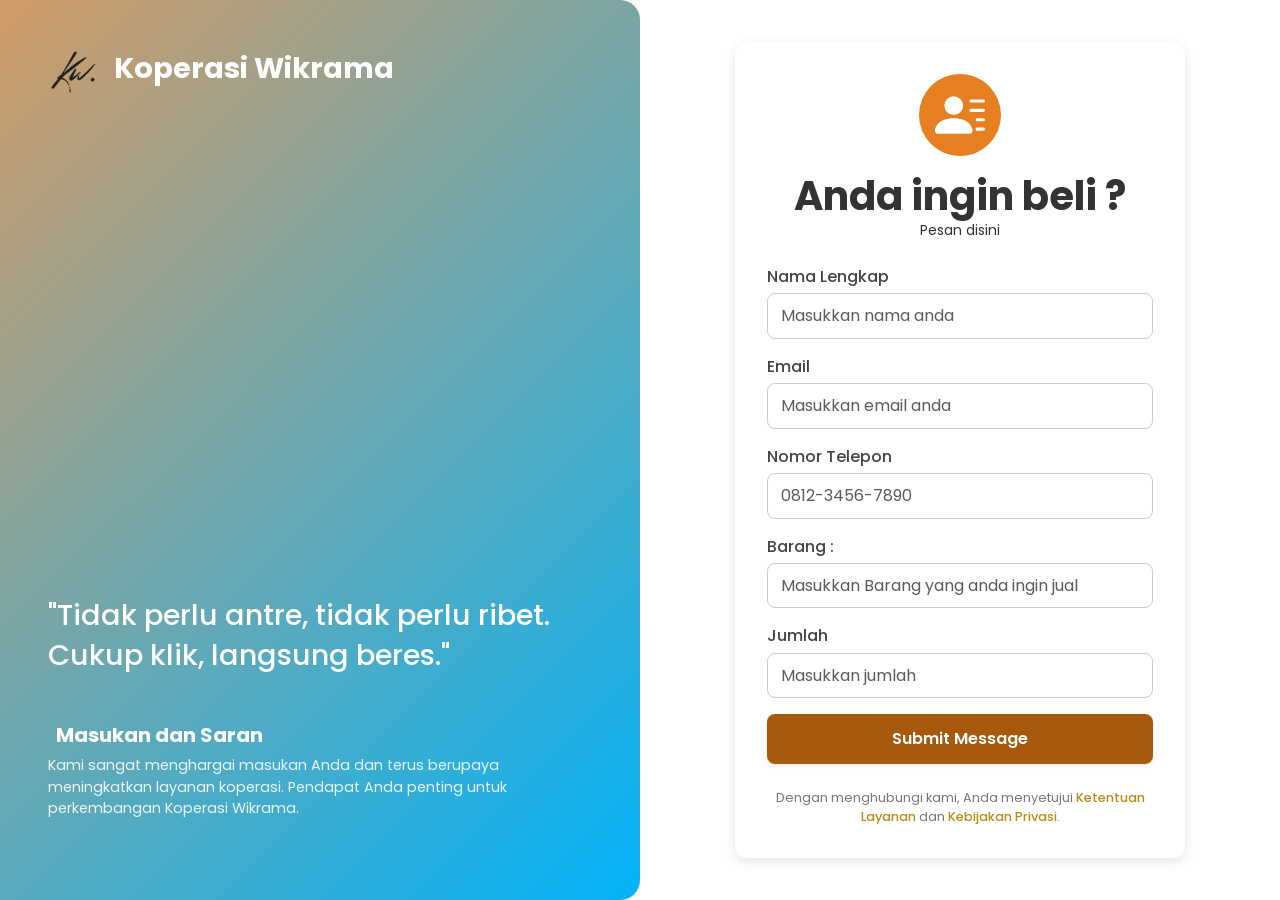
==== contact.html @ 5c477b2f "hifzhi: done" ====
<!DOCTYPE html>
<html lang="en">

<head>
    <meta charset="UTF-8">
    <meta name="viewport" content="width=device-width, initial-scale=1.0">
    <!-- link bootstrap -->
    <link href="https://cdn.jsdelivr.net/npm/bootstrap@5.3.8/dist/css/bootstrap.min.css" rel="stylesheet"
        integrity="sha384-sRIl4kxILFvY47J16cr9ZwB07vP4J8+LH7qKQnuqkuIAvNWLzeN8tE5YBujZqJLB" crossorigin="anonymous">
    <!-- link font poppins -->
    <link rel="preconnect" href="https://fonts.googleapis.com">
    <link rel="preconnect" href="https://fonts.gstatic.com" crossorigin>
    <link
        href="https://fonts.googleapis.com/css2?family=Poppins:ital,wght@0,100;0,200;0,300;0,400;0,500;0,600;0,700;0,800;0,900;1,100;1,200;1,300;1,400;1,500;1,600;1,700;1,800;1,900&display=swap"
        rel="stylesheet">
    <!-- link animate -->
    <link rel="stylesheet" href="https://cdnjs.cloudflare.com/ajax/libs/animate.css/4.1.1/animate.min.css" />
    <!-- link style global -->
    <link rel="stylesheet" href="/src/style/global.css">
    <!-- link style navbar -->
    <link rel="stylesheet" href="/src/style/component/navbar.css">
    <!-- link style footer -->
    <link rel="stylesheet" href="/src/style/component/footer.css">
    <!-- link style index -->
    <link rel="stylesheet" href="/src/style/kontak.css">

    <link rel="icon" type="image/png" href="/src/assets/images/Pavicon.png" sizes="512x512">
    <title>Koperasi Wikrama</title>
</head>

<body>
    <!-- <header class="container-sm">
        <nav id="navbar">
        </nav>
    </header> -->

    <main id="content" class="animate__animated animate__fadeInDown">
        <div class="container-fluid p-0 ">
            <div class="row min-vh-100 g-0">

                <div
                    class="col-md-6 d-none d-md-flex flex-column justify-content-between p-5 text-white contact-left-side">

                    <div class="">
                        <a href="/index.html" class="text-decoration-none text-white d-flex gap-3">
                            <img src="/src/assets/images/Pavicon.png" class="animate__animated animate__fadeInLeft"
                                style="height: 50px;">
                            <h1 class="fw-bold mb-3 animate__animated animate__fadeInDown">Koperasi Wikrama</h1>
                        </a>
                    </div>

                    <div class="mb-3">
                        <div class="mb-4">
                            <h1 class="animate__animated animate__jackInTheBox"> "Tidak perlu antre, tidak perlu ribet.
                                Cukup klik, langsung beres."</h1>
                        </div>

                        <div class="mb-0 mt-5 animate__animated animate__fadeInUp">
                            <h5 class="fw-bold mb-2"><i class="bi bi-lightbulb me-2 contact-icon"></i> Masukan dan Saran
                            </h5>
                            <p class="contact-desc-small">Kami sangat menghargai masukan Anda dan terus berupaya
                                meningkatkan layanan koperasi.
                                Pendapat Anda penting untuk perkembangan Koperasi Wikrama.</p>
                        </div>
                    </div>
                </div>

                <div class="col-12 col-md-6 d-flex align-items-center justify-content-center contact-right-side ">

                    <div class="w-100 contact-form-card animate__animated animate__bounceInLeft"
                        style="color: var(--teks-form) !important;">
                        <div class="text-center mb-4">
                            <div class="d-inline-flex p-3 bg-light rounded-circle mb-3"
                                style="background: #e67e22 !important;">
                                <svg xmlns="http://www.w3.org/2000/svg" width="50" height="50" fill="white"
                                    class="bi bi-person-lines-fill" viewBox="0 0 16 16">
                                    <path
                                        d="M6 8a3 3 0 1 1 0-6 3 3 0 0 1 0 6m-5 6s-1 0-1-1 1-4 6-4 6 3 6 4-1 1-1 1zM11 3.5a.5.5 0 0 1 .5-.5h4a.5.5 0 0 1 0 1h-4a.5.5 0 0 1-.5-.5m.5 2.5a.5.5 0 0 0 0 1h4a.5.5 0 0 0 0-1zm2 3a.5.5 0 0 0 0 1h2a.5.5 0 0 0 0-1zm0 3a.5.5 0 0 0 0 1h2a.5.5 0 0 0 0-1z" />
                                </svg>
                            </div>
                            <h1 class="fw-bold m-0">Anda ingin beli ?</h1>
                            <p class="text-muted small" style="color: var(--teks-form) !important;">Pesan disini </p>
                        </div>

                        <form id="contact">
                            <div class="mb-3">
                                <label for="nama" class="form-label contact-label">Nama Lengkap</label>
                                <input type="text" class="form-control contact-input" id="nama"
                                    placeholder="Masukkan nama anda" required>
                            </div>

                            <div class="mb-3">
                                <label for="email" class="form-label contact-label">Email</label>
                                <input type="email" class="form-control contact-input" id="email"
                                    placeholder="Masukkan email anda" required>
                            </div>

                            <div class="mb-3">
                                <label for="tel" class="form-label contact-label">Nomor Telepon</label>
                                <div class="input-group">
                                    <input type="tel" class="form-control contact-input" id="tel"
                                        placeholder="0812-3456-7890" required>
                                </div>
                            </div>

                            <div class="mb-3">
                                <label for="Barang" class="form-label contact-label">Barang :</label>
                                <input type="text" id="barang" class="form-control contact-input"
                                    placeholder="Masukkan Barang yang anda ingin jual" required>
                            </div>

                            <div class="mb-3">
                                <label for="jumlah" class="form-label contact-label">Jumlah</label>
                                <input type="number" id="jumlah" class="form-control contact-input" min="1"
                                    placeholder="Masukkan jumlah" required>
                            </div>

                            <button type="submit" class="contact-btn-submit w-100 fw-semibold shadow-sm mb-4">Submit
                                Message</button>

                            <p class="contact-terms-text text-center m-0">
                                Dengan menghubungi kami, Anda menyetujui <a href="#"
                                    class="text-decoration-none">Ketentuan Layanan</a> dan
                                <a href="#" class="text-decoration-none">Kebijakan Privasi</a>.
                            </p>
                        </form>

                    </div>
                </div>

            </div>
        </div>
    </main>

    <!-- <footer id="footer" class="animate__animated animate__fadeInDown container-sm">
    </footer> -->
</body>


<!-- script navbar -->
<script src="/src/js/component/navbar.js"></script>
<!-- script kontak -->
<script src="/src/js/kontak.js"></script>
<!-- script footer -->
<script src="/src/js/component/footer.js"></script>

</html>
---- src/style/global.css ----
body {
  /* background: linear-gradient(to top right, #F3904F, #808080); */
  background-color: rgb(221, 206, 185);
  /* background-image: url(/src/assets/images/foto\ smk\ wikrama.png); */
  /* background-size: auto;
    background-repeat: no-repeat;
    background-position: center;  */
}
---- src/style/component/navbar.css ----
/* Blok navbar (logo + menu) */
.navbar {
  background-color: #d19c67;   /* warna background */
  border-radius: 12px;           /* sudut melengkung */
  margin: 10px 300px;            /* jarak kiri-kanan */
  padding: 0 10px;               /* jarak kiri-kanan */
  padding-bottom: 15px;
  height: 60px;                  /* tinggi kotak navbar */
  display: flex;                 /* aktifkan flexbox */
  align-items: center;           /* isi rata tengah vertikal */
  position: fixed;         /* navbar tetap di atas */
  top: 0;
  left: 0;
  right: 0;
  z-index: 1000;
  /* margin-bottom: 100px; */
}

/* Link di dalam navbar */
.navbar .nav-link {
  color: #ffffff;
}

.navbar .nav-link:hover {
  /* border: 1px solid #222; */
  border-radius: 5px;
  transition: 0.3s ease-in-out;
  transform: scale(1.1);
  color: #d1d1d1;
}

/* Logo brand */
.navbar .navbar-brand {
  color: #222;
  /* font-weight: bold; */
}
---- src/style/component/footer.css ----
footer .container {
  /* margin-top: 100px; */
  background-color: #d19c67;
  border-radius: 10px;
  padding: 10px;
  margin-bottom: 100px;
}

h3 {
  font-size: 28px;
  background: linear-gradient(90deg, #242d36, #55422f);
  -webkit-background-clip: text;
  -webkit-text-fill-color: transparent;
}

.footer-section p,
.footer-section a,
.footer-section small {
  color: #fff; /* teks putih */
}
---- src/style/kontak.css ----
/* ====== Global ====== */
body {
    font-family: 'Poppins', sans-serif;
    background-color: #f9f9f9;
    color: #333;
}

/* ====== Left Side ====== */
.contact-left-side {
    background: linear-gradient(135deg, #d19c67, #03b3f9);
    border-radius: 0 20px 20px 0;
}

.contact-left-side h1 {
    font-size: 1.8rem;
    line-height: 1.4;
}

.contact-desc-small {
    font-size: 0.9rem;
    opacity: 0.9;
}

/* ====== Right Side ====== */
.contact-right-side {
    background-color: #fff;
    padding: 2rem;
}

.contact-form-card {
    max-width: 450px;
    background: #ffffff;
    border-radius: 12px;
    padding: 2rem;
    box-shadow: 0 4px 12px rgba(0,0,0,0.1);
}

/* ====== Form ====== */
.contact-label {
    font-weight: 500;
    margin-bottom: 0.3rem;
    color: #444;
}

.contact-input {
    border-radius: 8px;
    border: 1px solid #ccc;
    padding: 0.6rem 0.8rem;
    transition: all 0.3s ease;
}

.contact-input:focus {
    border-color: #d19c67;;
    box-shadow: 0 0 6px rgba(41, 128, 185, 0.3);
}

/* ====== Select ====== */
.contact-input option {
    padding: 0.5rem;
}

/* ====== Button ====== */
.contact-btn-submit {
    background: #a75a0c;
    color: #fff;
    border: none;
    border-radius: 8px;
    padding: 0.8rem;
    transition: background 0.3s ease;
}

.contact-btn-submit:hover {
    background: #9b5607;
}

/* ====== Terms ====== */
.contact-terms-text {
    font-size: 0.8rem;
    color: #777;
}

.contact-terms-text a {
    color: #b88b17;
    font-weight: 500;
}
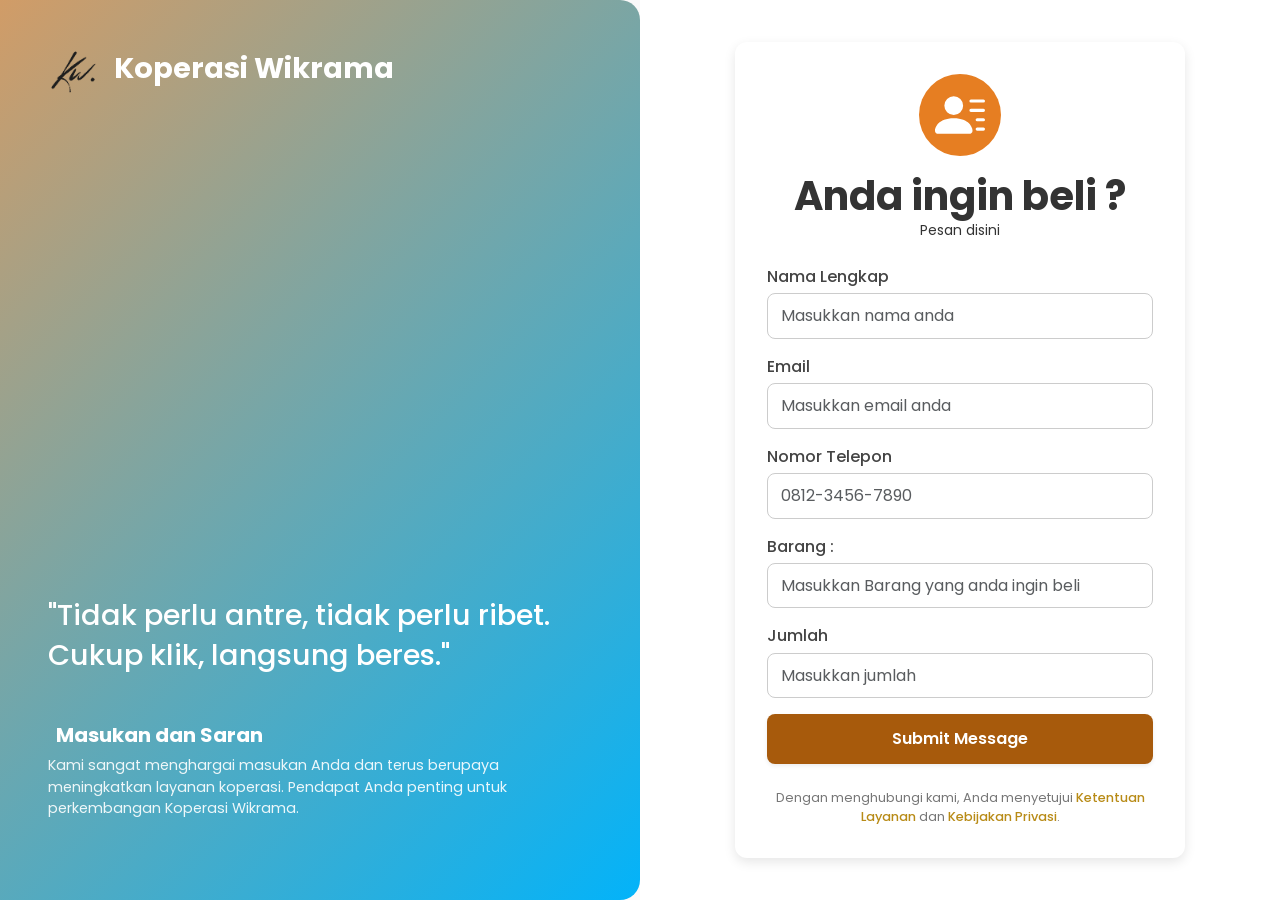
==== commit 4d198fc2: "Done" ====
--- a/contact.html
+++ b/contact.html
@@ -106,7 +106,7 @@
                             <div class="mb-3">
                                 <label for="Barang" class="form-label contact-label">Barang :</label>
                                 <input type="text" id="barang" class="form-control contact-input"
-                                    placeholder="Masukkan Barang yang anda ingin jual" required>
+                                    placeholder="Masukkan Barang yang anda ingin beli" required>
                             </div>
 
                             <div class="mb-3">
@@ -119,8 +119,8 @@
                                 Message</button>
 
                             <p class="contact-terms-text text-center m-0">
-                                Dengan menghubungi kami, Anda menyetujui <a href="#"
-                                    class="text-decoration-none">Ketentuan Layanan</a> dan
+                                Dengan menghubungi kami, Anda menyetujui <a href="#""
+                                    class=" text-decoration-none">Ketentuan Layanan</a> dan
                                 <a href="#" class="text-decoration-none">Kebijakan Privasi</a>.
                             </p>
                         </form>
